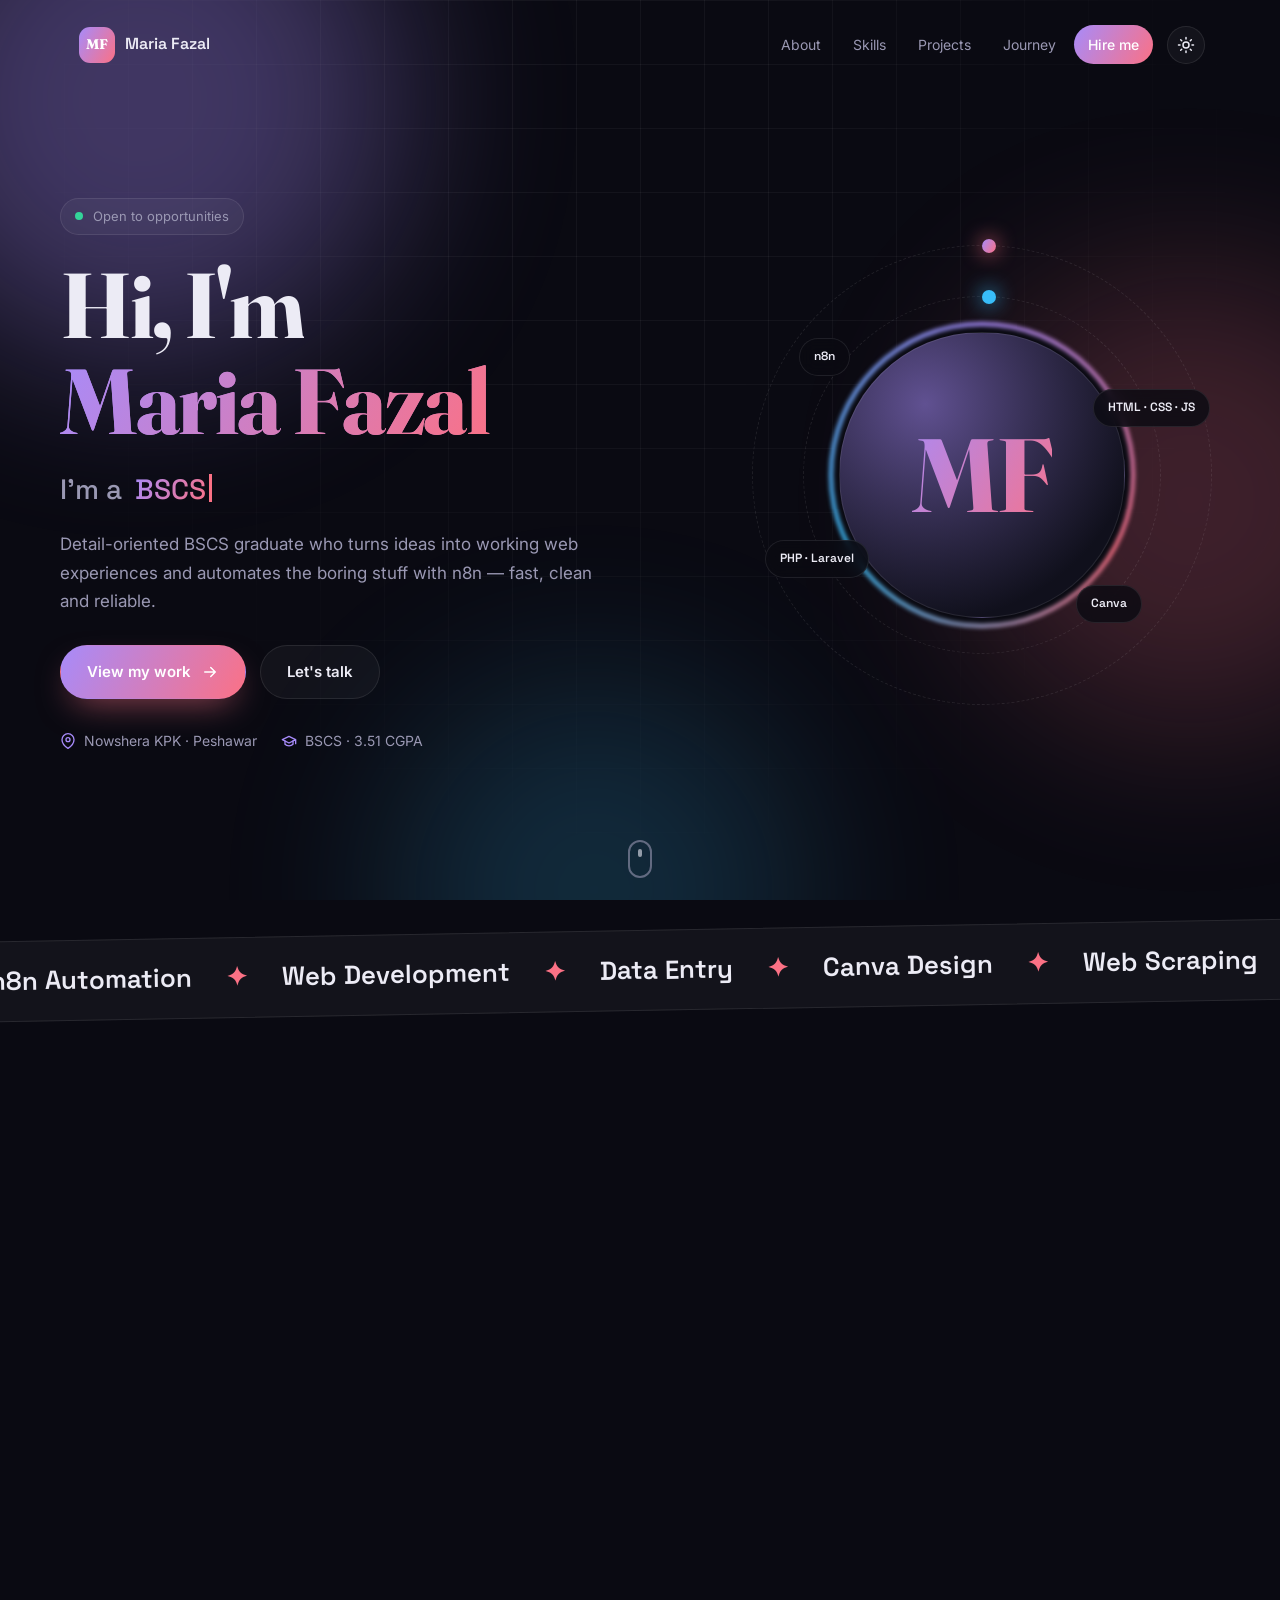
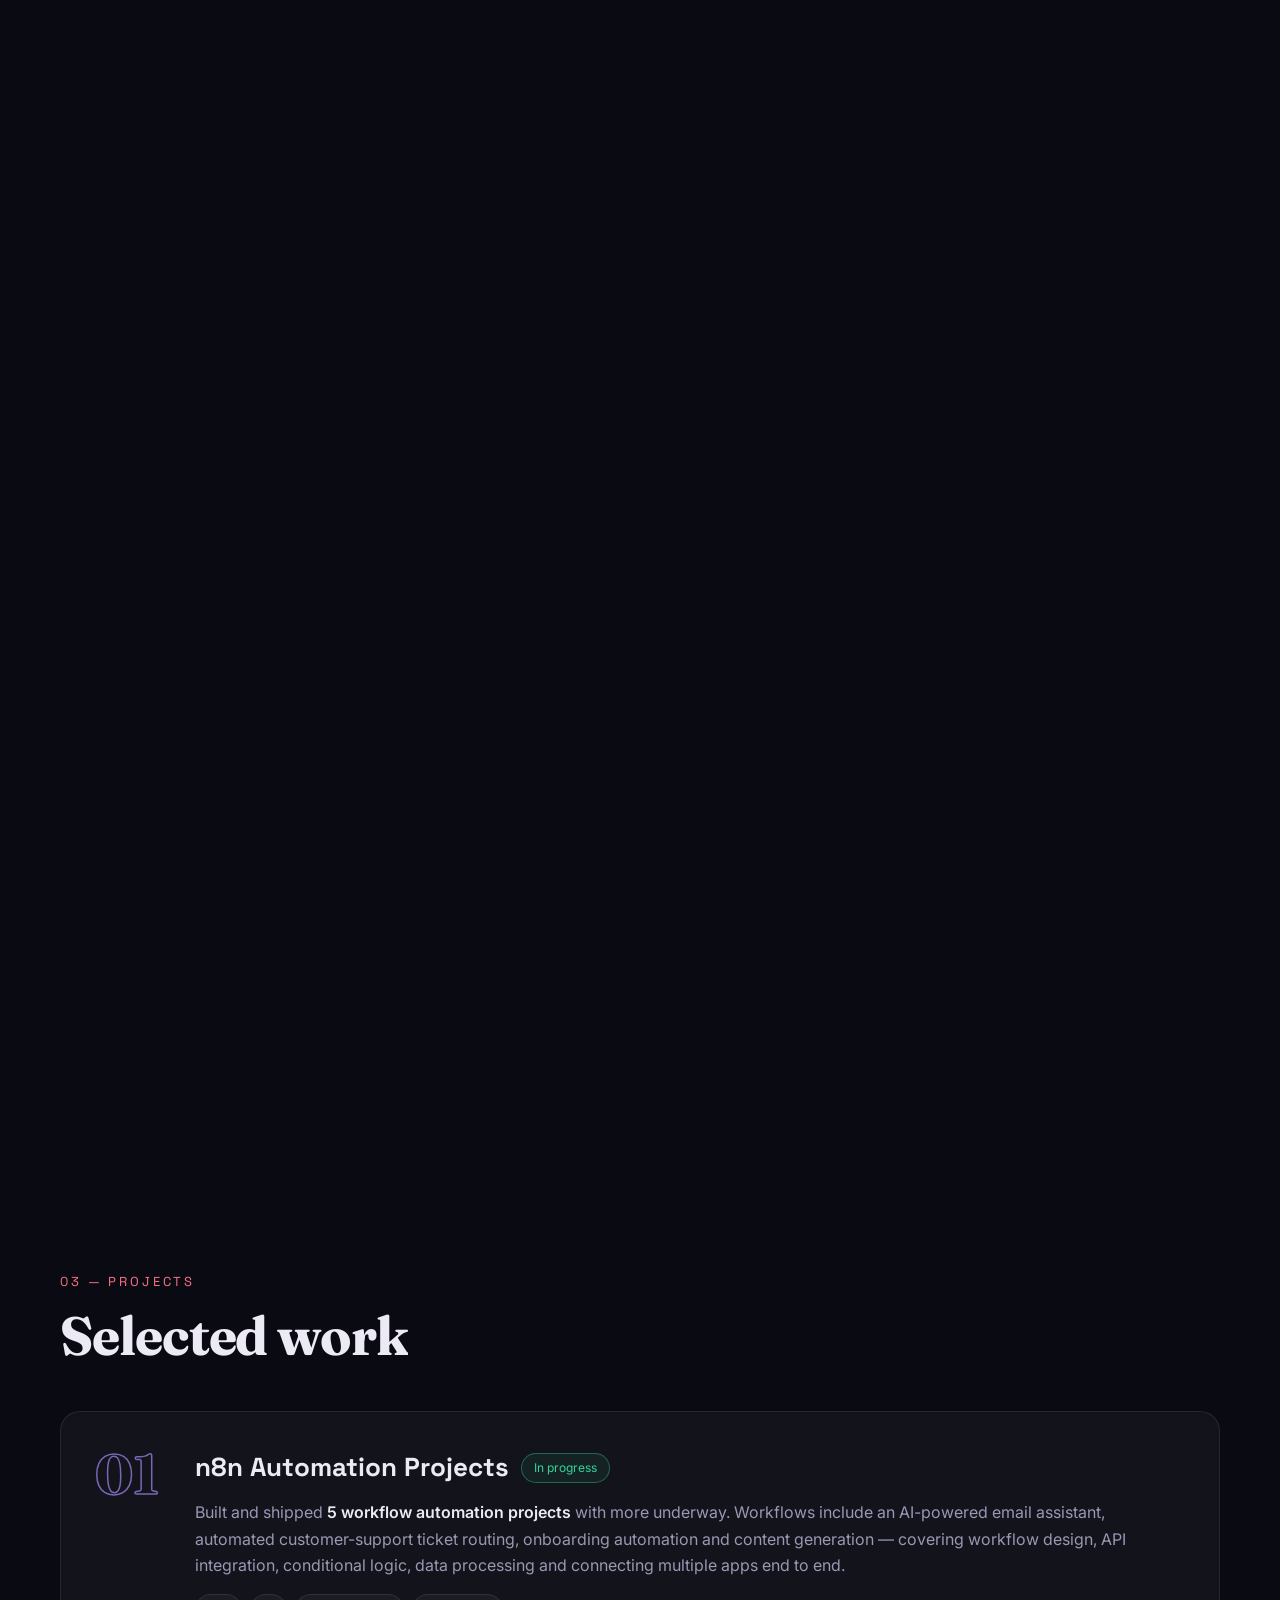
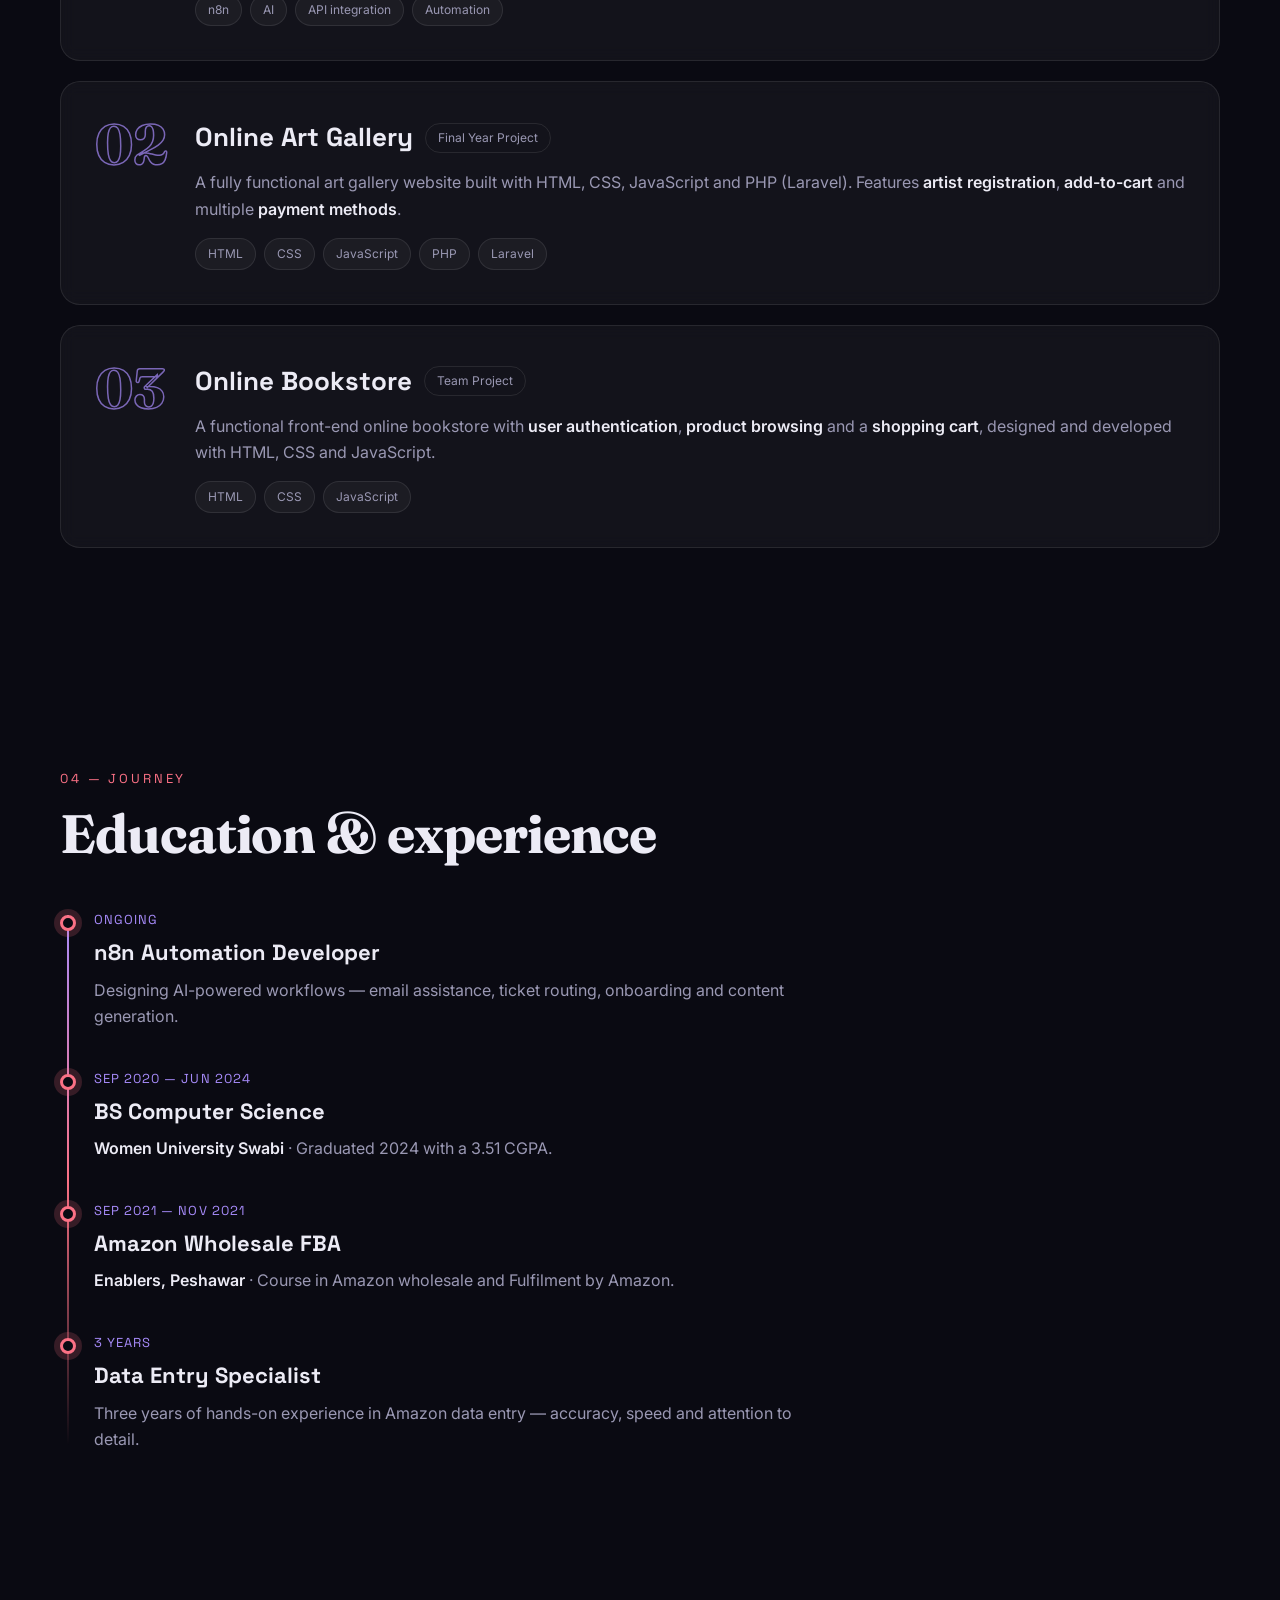
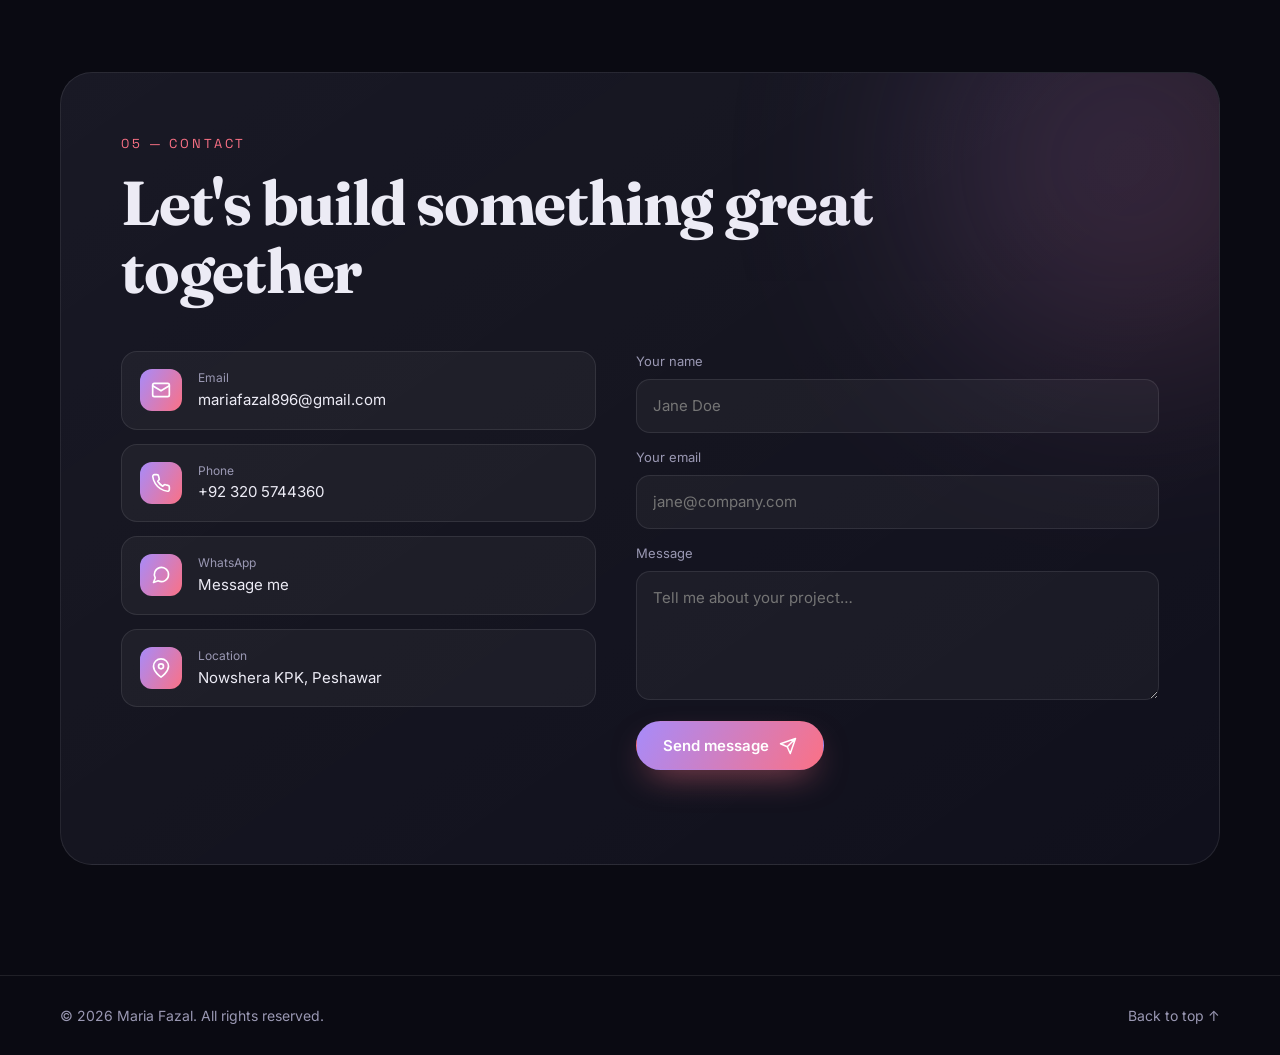
==== index.html @ dd275392 "Add Maria Fazal portfolio website Co-Authored-By: Claude Sonnet 5.5 <noreply@anthropic.com>" ====
<!doctype html>
<html lang="en" data-theme="dark">
<head>
<meta charset="utf-8">
<meta name="viewport" content="width=device-width, initial-scale=1">
<title>Maria Fazal — BSCS Graduate | Automation &amp; Web Developer</title>
<meta name="description" content="Portfolio of Maria Fazal — Computer Science graduate (BSCS, 3.51 CGPA) specialising in n8n workflow automation, front-end web development, data entry and graphic design. Based in Peshawar, KPK.">
<meta name="theme-color" content="#0a0a12">
<meta property="og:title" content="Maria Fazal — BSCS Graduate Portfolio">
<meta property="og:description" content="n8n automation, web development, data entry & Canva design. Based in Peshawar, Pakistan.">
<meta property="og:type" content="website">
<link rel="icon" href="data:image/svg+xml,%3Csvg xmlns='http://www.w3.org/2000/svg' viewBox='0 0 64 64'%3E%3Cdefs%3E%3ClinearGradient id='g' x1='0' y1='0' x2='1' y2='1'%3E%3Cstop offset='0' stop-color='%23a78bfa'/%3E%3Cstop offset='1' stop-color='%23fb7185'/%3E%3C/linearGradient%3E%3C/defs%3E%3Crect width='64' height='64' rx='16' fill='url(%23g)'/%3E%3Ctext x='32' y='42' font-family='Georgia,serif' font-size='28' font-weight='700' text-anchor='middle' fill='white'%3EMF%3C/text%3E%3C/svg%3E">
<link rel="preconnect" href="https://fonts.googleapis.com">
<link rel="preconnect" href="https://fonts.gstatic.com" crossorigin>
<link href="https://fonts.googleapis.com/css2?family=Fraunces:opsz,wght@9..144,500;9..144,700&family=Inter:wght@400;500;600&family=Space+Grotesk:wght@500;600;700&display=swap" rel="stylesheet">
<link rel="stylesheet" href="css/style.css">
</head>
<body>

<!-- Preloader -->
<div class="preloader" id="preloader" aria-hidden="true">
  <div class="pre-inner">
    <div class="pre-logo"><span>M</span><span>F</span></div>
    <div class="pre-bar"><i></i></div>
    <p class="pre-text">Loading portfolio</p>
  </div>
</div>

<div class="progress" id="progress"></div>
<div class="cursor-glow" id="cursorGlow" aria-hidden="true"></div>

<div class="bg" aria-hidden="true">
  <span class="blob b1"></span><span class="blob b2"></span><span class="blob b3"></span>
  <span class="grid"></span>
</div>

<header class="nav" id="nav">
  <a href="#home" class="brand" aria-label="Maria Fazal — home"><span class="brand-mark">MF</span><span class="brand-name">Maria Fazal</span></a>
  <nav class="links" id="links" aria-label="Primary">
    <a href="#about">About</a>
    <a href="#skills">Skills</a>
    <a href="#projects">Projects</a>
    <a href="#journey">Journey</a>
    <a href="#contact" class="cta-link">Hire me</a>
  </nav>
  <button class="theme-btn" id="themeBtn" aria-label="Toggle light / dark theme" title="Toggle theme">
    <svg viewBox="0 0 24 24" width="18" height="18" fill="none" stroke="currentColor" stroke-width="2" stroke-linecap="round" stroke-linejoin="round"><circle cx="12" cy="12" r="4"/><path d="M12 2v2M12 20v2M4.9 4.9l1.4 1.4M17.7 17.7l1.4 1.4M2 12h2M20 12h2M4.9 19.1l1.4-1.4M17.7 6.3l1.4-1.4"/></svg>
  </button>
  <button class="burger" id="burger" aria-label="Open menu" aria-expanded="false"><span></span><span></span></button>
</header>

<main>
<!-- HERO -->
<section class="hero" id="home">
  <div class="wrap hero-grid">
    <div class="hero-copy">
      <p class="eyebrow reveal"><span class="dot"></span> Open to opportunities</p>
      <h1 class="hero-title" aria-label="Hi, I'm Maria Fazal">
        <span class="line"><span class="split" data-split>Hi, I'm</span></span>
        <span class="line grad"><span class="split" data-split>Maria Fazal</span></span>
      </h1>
      <p class="role reveal">
        <span class="role-static">I'm a</span>
        <span class="typed" id="typed" aria-live="polite"></span><span class="caret"></span>
      </p>
      <p class="lead reveal">Detail-oriented BSCS graduate who turns ideas into working web experiences and automates the boring stuff with n8n — fast, clean and reliable.</p>
      <div class="hero-actions reveal">
        <a href="#projects" class="btn primary magnetic"><span>View my work</span><svg viewBox="0 0 24 24" width="18" height="18" fill="none" stroke="currentColor" stroke-width="2" stroke-linecap="round" stroke-linejoin="round"><path d="M5 12h14M13 6l6 6-6 6"/></svg></a>
        <a href="#contact" class="btn ghost magnetic"><span>Let's talk</span></a>
      </div>
      <ul class="hero-meta reveal">
        <li><svg viewBox="0 0 24 24" width="16" height="16" fill="none" stroke="currentColor" stroke-width="2" stroke-linecap="round" stroke-linejoin="round"><path d="M21 10c0 7-9 13-9 13S3 17 3 10a9 9 0 0 1 18 0z"/><circle cx="12" cy="10" r="3"/></svg>Nowshera KPK · Peshawar</li>
        <li><svg viewBox="0 0 24 24" width="16" height="16" fill="none" stroke="currentColor" stroke-width="2" stroke-linecap="round" stroke-linejoin="round"><path d="M22 10v6M2 10l10-5 10 5-10 5z"/><path d="M6 12v5c3 3 9 3 12 0v-5"/></svg>BSCS · 3.51 CGPA</li>
      </ul>
    </div>

    <div class="hero-visual reveal" aria-hidden="true">
      <div class="orbit o1"><i></i></div>
      <div class="orbit o2"><i></i></div>
      <div class="avatar tilt">
        <div class="avatar-ring"></div>
        <div class="avatar-core"><span>MF</span></div>
        <span class="chip c1">n8n</span>
        <span class="chip c2">HTML · CSS · JS</span>
        <span class="chip c3">PHP · Laravel</span>
        <span class="chip c4">Canva</span>
      </div>
    </div>
  </div>
  <a href="#about" class="scroll-hint" aria-label="Scroll down"><span></span></a>
</section>

<!-- MARQUEE -->
<div class="marquee" aria-hidden="true">
  <div class="marquee-track">
    <span>n8n Automation</span><span>✦</span><span>Web Development</span><span>✦</span><span>Data Entry</span><span>✦</span><span>Canva Design</span><span>✦</span><span>Web Scraping</span><span>✦</span><span>MS Office</span><span>✦</span><span>Graphic Design</span><span>✦</span>
    <span>n8n Automation</span><span>✦</span><span>Web Development</span><span>✦</span><span>Data Entry</span><span>✦</span><span>Canva Design</span><span>✦</span><span>Web Scraping</span><span>✦</span><span>MS Office</span><span>✦</span><span>Graphic Design</span><span>✦</span>
  </div>
</div>

<!-- ABOUT -->
<section class="section" id="about">
  <div class="wrap">
    <p class="kicker reveal">01 — About</p>
    <h2 class="title"><span class="split" data-split>A graduate who loves building &amp; automating</span></h2>
    <div class="about-grid">
      <div class="about-text reveal">
        <p>I'm a Computer Science graduate from <strong>Women University Swabi</strong> (2024) with a <strong>3.51 CGPA</strong>. I'm motivated, adaptable and quick to learn — eager to apply my technical knowledge and problem-solving skills in a professional environment.</p>
        <p>Beyond the classroom I've spent <strong>3 years working as a Data Entry Specialist on Amazon</strong>, and I now build <strong>AI-powered workflow automations with n8n</strong> — connecting apps, routing tickets, onboarding customers and generating content automatically.</p>
        <p>I care about delivering high-quality work, managing my time well, and being a dependable teammate.</p>
      </div>
      <div class="stats">
        <div class="stat reveal"><b data-count="3" data-suffix="+">0</b><span>Years on Amazon</span></div>
        <div class="stat reveal"><b data-count="3.51" data-decimals="2">0</b><span>CGPA · BSCS</span></div>
        <div class="stat reveal"><b data-count="5" data-suffix="+">0</b><span>n8n workflows</span></div>
        <div class="stat reveal"><b data-count="3">0</b><span>Languages</span></div>
      </div>
    </div>
  </div>
</section>

<!-- SKILLS -->
<section class="section" id="skills">
  <div class="wrap">
    <p class="kicker reveal">02 — Skills</p>
    <h2 class="title"><span class="split" data-split>What I bring to the table</span></h2>
    <div class="skill-grid">
      <article class="card skill reveal tilt">
        <div class="ico"><svg viewBox="0 0 24 24" width="26" height="26" fill="none" stroke="currentColor" stroke-width="1.8" stroke-linecap="round" stroke-linejoin="round"><circle cx="6" cy="6" r="2.5"/><circle cx="18" cy="6" r="2.5"/><circle cx="12" cy="18" r="2.5"/><path d="M8 7l3 9M16 7l-3 9"/></svg></div>
        <h3>Workflow Automation</h3>
        <p>n8n workflows, API integration, conditional logic and multi-app automation.</p>
        <div class="tags"><span>n8n</span><span>APIs</span><span>AI assistants</span></div>
      </article>
      <article class="card skill reveal tilt">
        <div class="ico"><svg viewBox="0 0 24 24" width="26" height="26" fill="none" stroke="currentColor" stroke-width="1.8" stroke-linecap="round" stroke-linejoin="round"><path d="M16 18l6-6-6-6M8 6l-6 6 6 6"/></svg></div>
        <h3>Web Development</h3>
        <p>Responsive front-end builds plus back-end basics with PHP and Laravel.</p>
        <div class="tags"><span>HTML</span><span>CSS</span><span>JavaScript</span><span>PHP · Laravel</span></div>
      </article>
      <article class="card skill reveal tilt">
        <div class="ico"><svg viewBox="0 0 24 24" width="26" height="26" fill="none" stroke="currentColor" stroke-width="1.8" stroke-linecap="round" stroke-linejoin="round"><path d="M12 19l7-7 3 3-7 7zM18 13l-1.5-7.5L2 2l3.5 14.5L13 18zM2 2l7.6 7.6"/><circle cx="11" cy="11" r="2"/></svg></div>
        <h3>Design</h3>
        <p>Clean, on-brand visuals and social creatives made in Canva.</p>
        <div class="tags"><span>Canva Designing</span><span>Graphic Designing</span></div>
      </article>
      <article class="card skill reveal tilt">
        <div class="ico"><svg viewBox="0 0 24 24" width="26" height="26" fill="none" stroke="currentColor" stroke-width="1.8" stroke-linecap="round" stroke-linejoin="round"><rect x="3" y="3" width="18" height="18" rx="2"/><path d="M3 9h18M3 15h18M9 3v18M15 3v18"/></svg></div>
        <h3>Data &amp; Office</h3>
        <p>Accurate data entry, web scraping and everyday MS Office work.</p>
        <div class="tags"><span>Data Entry</span><span>Web Scraping</span><span>MS Office</span></div>
      </article>
      <article class="card skill reveal tilt">
        <div class="ico"><svg viewBox="0 0 24 24" width="26" height="26" fill="none" stroke="currentColor" stroke-width="1.8" stroke-linecap="round" stroke-linejoin="round"><circle cx="9" cy="8" r="3.5"/><path d="M2 20c0-3.5 3-6 7-6s7 2.5 7 6"/><path d="M17 4.5a3.5 3.5 0 0 1 0 7M22 20c0-2.6-1.6-4.6-4-5.5"/></svg></div>
        <h3>Soft Skills</h3>
        <p>Strong teamwork and disciplined time management on every project.</p>
        <div class="tags"><span>Teamwork</span><span>Time Management</span></div>
      </article>
      <article class="card skill reveal tilt">
        <div class="ico"><svg viewBox="0 0 24 24" width="26" height="26" fill="none" stroke="currentColor" stroke-width="1.8" stroke-linecap="round" stroke-linejoin="round"><circle cx="12" cy="12" r="10"/><path d="M2 12h20M12 2a15 15 0 0 1 0 20M12 2a15 15 0 0 0 0 20"/></svg></div>
        <h3>Languages</h3>
        <p>Comfortable communicating with teams and clients across regions.</p>
        <div class="tags"><span>English · Better</span><span>Urdu · Fluent</span><span>Pashto · Fluent</span></div>
      </article>
    </div>
  </div>
</section>

<!-- PROJECTS -->
<section class="section" id="projects">
  <div class="wrap">
    <p class="kicker reveal">03 — Projects</p>
    <h2 class="title"><span class="split" data-split>Selected work</span></h2>
    <div class="proj-list">
      <article class="proj reveal tilt">
        <span class="num">01</span>
        <div class="proj-body">
          <div class="proj-head"><h3>n8n Automation Projects</h3><span class="badge live">In progress</span></div>
          <p>Built and shipped <strong>5 workflow automation projects</strong> with more underway. Workflows include an AI-powered email assistant, automated customer-support ticket routing, onboarding automation and content generation — covering workflow design, API integration, conditional logic, data processing and connecting multiple apps end to end.</p>
          <div class="tags"><span>n8n</span><span>AI</span><span>API integration</span><span>Automation</span></div>
        </div>
      </article>
      <article class="proj reveal tilt">
        <span class="num">02</span>
        <div class="proj-body">
          <div class="proj-head"><h3>Online Art Gallery</h3><span class="badge">Final Year Project</span></div>
          <p>A fully functional art gallery website built with HTML, CSS, JavaScript and PHP (Laravel). Features <strong>artist registration</strong>, <strong>add-to-cart</strong> and multiple <strong>payment methods</strong>.</p>
          <div class="tags"><span>HTML</span><span>CSS</span><span>JavaScript</span><span>PHP</span><span>Laravel</span></div>
        </div>
      </article>
      <article class="proj reveal tilt">
        <span class="num">03</span>
        <div class="proj-body">
          <div class="proj-head"><h3>Online Bookstore</h3><span class="badge">Team Project</span></div>
          <p>A functional front-end online bookstore with <strong>user authentication</strong>, <strong>product browsing</strong> and a <strong>shopping cart</strong>, designed and developed with HTML, CSS and JavaScript.</p>
          <div class="tags"><span>HTML</span><span>CSS</span><span>JavaScript</span></div>
        </div>
      </article>
    </div>
  </div>
</section>

<!-- JOURNEY -->
<section class="section" id="journey">
  <div class="wrap">
    <p class="kicker reveal">04 — Journey</p>
    <h2 class="title"><span class="split" data-split>Education &amp; experience</span></h2>
    <ol class="timeline">
      <li class="tl reveal">
        <span class="tl-dot"></span>
        <p class="tl-date">Ongoing</p>
        <h3>n8n Automation Developer</h3>
        <p>Designing AI-powered workflows — email assistance, ticket routing, onboarding and content generation.</p>
      </li>
      <li class="tl reveal">
        <span class="tl-dot"></span>
        <p class="tl-date">Sep 2020 — Jun 2024</p>
        <h3>BS Computer Science</h3>
        <p><strong>Women University Swabi</strong> · Graduated 2024 with a 3.51 CGPA.</p>
      </li>
      <li class="tl reveal">
        <span class="tl-dot"></span>
        <p class="tl-date">Sep 2021 — Nov 2021</p>
        <h3>Amazon Wholesale FBA</h3>
        <p><strong>Enablers, Peshawar</strong> · Course in Amazon wholesale and Fulfilment by Amazon.</p>
      </li>
      <li class="tl reveal">
        <span class="tl-dot"></span>
        <p class="tl-date">3 years</p>
        <h3>Data Entry Specialist</h3>
        <p>Three years of hands-on experience in Amazon data entry — accuracy, speed and attention to detail.</p>
      </li>
    </ol>
  </div>
</section>

<!-- CONTACT -->
<section class="section" id="contact">
  <div class="wrap">
    <div class="contact-card reveal">
      <p class="kicker">05 — Contact</p>
      <h2 class="title big"><span class="split" data-split>Let's build something great together</span></h2>
      <div class="contact-grid">
        <div class="contact-links">
          <a href="mailto:mariafazal896@gmail.com" class="c-link"><span class="c-ico"><svg viewBox="0 0 24 24" width="20" height="20" fill="none" stroke="currentColor" stroke-width="2" stroke-linecap="round" stroke-linejoin="round"><rect x="2" y="4" width="20" height="16" rx="2"/><path d="M22 7l-10 6L2 7"/></svg></span><span><small>Email</small>mariafazal896@gmail.com</span></a>
          <a href="tel:+923205744360" class="c-link"><span class="c-ico"><svg viewBox="0 0 24 24" width="20" height="20" fill="none" stroke="currentColor" stroke-width="2" stroke-linecap="round" stroke-linejoin="round"><path d="M22 16.9v3a2 2 0 0 1-2.2 2 19.8 19.8 0 0 1-8.6-3.1 19.5 19.5 0 0 1-6-6A19.8 19.8 0 0 1 2.1 4.2 2 2 0 0 1 4.1 2h3a2 2 0 0 1 2 1.7c.1 1 .4 1.9.7 2.8a2 2 0 0 1-.5 2.1L8.1 9.9a16 16 0 0 0 6 6l1.3-1.3a2 2 0 0 1 2.1-.4c.9.3 1.8.6 2.8.7a2 2 0 0 1 1.7 2z"/></svg></span><span><small>Phone</small>+92 320 5744360</span></a>
          <a href="https://wa.me/923205744360" target="_blank" rel="noopener" class="c-link"><span class="c-ico"><svg viewBox="0 0 24 24" width="20" height="20" fill="none" stroke="currentColor" stroke-width="2" stroke-linecap="round" stroke-linejoin="round"><path d="M21 11.5a8.4 8.4 0 0 1-12.4 7.4L3 21l2.1-5.4A8.5 8.5 0 1 1 21 11.5z"/></svg></span><span><small>WhatsApp</small>Message me</span></a>
          <div class="c-link static"><span class="c-ico"><svg viewBox="0 0 24 24" width="20" height="20" fill="none" stroke="currentColor" stroke-width="2" stroke-linecap="round" stroke-linejoin="round"><path d="M21 10c0 7-9 13-9 13S3 17 3 10a9 9 0 0 1 18 0z"/><circle cx="12" cy="10" r="3"/></svg></span><span><small>Location</small>Nowshera KPK, Peshawar</span></div>
        </div>
        <form class="form" id="form" novalidate>
          <label><span>Your name</span><input type="text" name="name" required autocomplete="name" placeholder="Jane Doe"></label>
          <label><span>Your email</span><input type="email" name="email" required autocomplete="email" placeholder="jane@company.com"></label>
          <label><span>Message</span><textarea name="message" rows="4" required placeholder="Tell me about your project…"></textarea></label>
          <button type="submit" class="btn primary magnetic"><span>Send message</span><svg viewBox="0 0 24 24" width="18" height="18" fill="none" stroke="currentColor" stroke-width="2" stroke-linecap="round" stroke-linejoin="round"><path d="M22 2L11 13M22 2l-7 20-4-9-9-4z"/></svg></button>
          <p class="form-note" id="formNote" role="status"></p>
        </form>
      </div>
    </div>
  </div>
</section>
</main>

<footer class="footer">
  <div class="wrap foot">
    <p>© <span id="year">2026</span> Maria Fazal. All rights reserved.</p>
    <a href="#home" class="to-top">Back to top ↑</a>
  </div>
</footer>

<script src="js/main.js"></script>
</body>
</html>
---- css/style.css ----
:root{
  --bg:#0a0a12; --bg2:#10101c; --card:rgba(255,255,255,.04); --card-b:rgba(255,255,255,.09);
  --text:#ecebf5; --muted:#9a98b3; --a1:#a78bfa; --a2:#fb7185; --a3:#38bdf8;
  --grad:linear-gradient(120deg,var(--a1),var(--a2));
  --shadow:0 20px 60px -20px rgba(0,0,0,.6);
  --r:20px; --ease:cubic-bezier(.2,.8,.2,1);
  --display:'Fraunces',Georgia,serif; --head:'Space Grotesk','Inter',sans-serif; --body:'Inter',system-ui,sans-serif;
}
:root[data-theme="light"]{
  --bg:#f7f5ff; --bg2:#efecfb; --card:rgba(255,255,255,.7); --card-b:rgba(80,60,160,.14);
  --text:#1b1830; --muted:#5d5a78; --a1:#7c5cf0; --a2:#e5446d; --a3:#0ea5e9;
  --shadow:0 20px 50px -25px rgba(70,50,150,.35);
}
*{box-sizing:border-box;margin:0;padding:0}
html{scroll-behavior:smooth;scroll-padding-top:84px}
body{font-family:var(--body);background:var(--bg);color:var(--text);line-height:1.65;overflow-x:hidden;-webkit-font-smoothing:antialiased;transition:background .4s,color .4s}
body.loading{overflow:hidden}
a{color:inherit;text-decoration:none}
ul,ol{list-style:none}
.wrap{width:min(1160px,100% - 40px);margin-inline:auto}
::selection{background:var(--a1);color:#fff}

/* preloader */
.preloader{position:fixed;inset:0;z-index:999;background:var(--bg);display:grid;place-items:center;transition:transform .9s var(--ease),opacity .6s .3s}
.preloader.done{transform:translateY(-100%);opacity:0;pointer-events:none}
.pre-inner{text-align:center}
.pre-logo{font-family:var(--display);font-size:72px;font-weight:700;letter-spacing:-2px;display:flex;justify-content:center;gap:4px}
.pre-logo span{background:var(--grad);-webkit-background-clip:text;background-clip:text;color:transparent;animation:pop .9s var(--ease) both}
.pre-logo span:nth-child(2){animation-delay:.15s}
.pre-bar{width:160px;height:3px;border-radius:3px;background:var(--card-b);margin:18px auto 12px;overflow:hidden}
.pre-bar i{display:block;height:100%;width:0;background:var(--grad);animation:load 1.2s var(--ease) forwards}
.pre-text{font-size:12px;letter-spacing:.3em;text-transform:uppercase;color:var(--muted)}
@keyframes pop{from{opacity:0;transform:translateY(30px) scale(.8)}to{opacity:1;transform:none}}
@keyframes load{to{width:100%}}

/* progress + cursor */
.progress{position:fixed;top:0;left:0;height:3px;width:0;background:var(--grad);z-index:200}
.cursor-glow{position:fixed;width:420px;height:420px;border-radius:50%;pointer-events:none;z-index:1;
  background:radial-gradient(circle,rgba(167,139,250,.16),transparent 65%);transform:translate(-50%,-50%);left:-999px;top:-999px;transition:opacity .3s}
@media (hover:none){.cursor-glow{display:none}}

/* background */
.bg{position:fixed;inset:0;z-index:-1;overflow:hidden}
.blob{position:absolute;border-radius:50%;filter:blur(90px);opacity:.35;animation:float 18s ease-in-out infinite}
.b1{width:520px;height:520px;background:var(--a1);top:-160px;left:-120px}
.b2{width:460px;height:460px;background:var(--a2);right:-140px;top:30%;animation-delay:-6s;opacity:.22}
.b3{width:420px;height:420px;background:var(--a3);left:30%;bottom:-200px;animation-delay:-12s;opacity:.18}
:root[data-theme="light"] .blob{opacity:.28}
.grid{position:absolute;inset:0;background-image:linear-gradient(var(--card-b) 1px,transparent 1px),linear-gradient(90deg,var(--card-b) 1px,transparent 1px);background-size:64px 64px;
  mask-image:radial-gradient(ellipse at 50% 20%,#000 20%,transparent 70%);-webkit-mask-image:radial-gradient(ellipse at 50% 20%,#000 20%,transparent 70%);opacity:.5}
@keyframes float{0%,100%{transform:translate(0,0) scale(1)}33%{transform:translate(60px,40px) scale(1.1)}66%{transform:translate(-40px,70px) scale(.95)}}

/* nav */
.nav{position:fixed;top:14px;left:50%;transform:translateX(-50%);width:min(1160px,100% - 28px);z-index:100;display:flex;align-items:center;gap:14px;padding:10px 14px 10px 18px;
  border-radius:999px;border:1px solid transparent;transition:background .3s,border-color .3s,backdrop-filter .3s,box-shadow .3s}
.nav.scrolled{background:color-mix(in srgb,var(--bg) 72%,transparent);backdrop-filter:blur(16px);-webkit-backdrop-filter:blur(16px);border-color:var(--card-b);box-shadow:var(--shadow)}
.brand{display:flex;align-items:center;gap:10px;font-family:var(--head);font-weight:600;margin-right:auto}
.brand-mark{display:grid;place-items:center;width:36px;height:36px;border-radius:11px;background:var(--grad);color:#fff;font-size:14px;font-weight:700;font-family:var(--display)}
.links{display:flex;align-items:center;gap:4px}
.links a{padding:8px 14px;border-radius:999px;font-size:14px;color:var(--muted);transition:color .25s,background .25s}
.links a:hover,.links a.active{color:var(--text);background:var(--card)}
.links .cta-link{background:var(--grad);color:#fff!important;font-weight:500}
.theme-btn{width:38px;height:38px;border-radius:50%;border:1px solid var(--card-b);background:var(--card);color:var(--text);cursor:pointer;display:grid;place-items:center;transition:transform .4s var(--ease)}
.theme-btn:hover{transform:rotate(90deg)}
.burger{display:none;width:38px;height:38px;border-radius:50%;border:1px solid var(--card-b);background:var(--card);cursor:pointer;position:relative}
.burger span{position:absolute;left:11px;right:11px;height:2px;background:var(--text);border-radius:2px;transition:.3s}
.burger span:first-child{top:15px}.burger span:last-child{top:21px}
.burger[aria-expanded="true"] span:first-child{top:18px;transform:rotate(45deg)}
.burger[aria-expanded="true"] span:last-child{top:18px;transform:rotate(-45deg)}

/* hero */
.hero{min-height:100svh;display:flex;align-items:center;padding:120px 0 70px;position:relative}
.hero-grid{display:grid;grid-template-columns:1.15fr .85fr;gap:40px;align-items:center}
.eyebrow{display:inline-flex;align-items:center;gap:10px;font-size:13px;padding:7px 14px;border:1px solid var(--card-b);background:var(--card);border-radius:999px;color:var(--muted);margin-bottom:22px}
.dot{width:8px;height:8px;border-radius:50%;background:#34d399;box-shadow:0 0 0 0 rgba(52,211,153,.6);animation:ping 1.8s infinite}
@keyframes ping{70%{box-shadow:0 0 0 10px rgba(52,211,153,0)}100%{box-shadow:0 0 0 0 rgba(52,211,153,0)}}
.hero-title{font-family:var(--display);font-weight:700;font-size:clamp(44px,7.4vw,92px);line-height:1.04;letter-spacing:-.025em;margin-bottom:18px}
.hero-title .line{display:block}
.grad .split,.grad{background:var(--grad);-webkit-background-clip:text;background-clip:text;color:transparent}
.role{font-family:var(--head);font-size:clamp(20px,2.6vw,28px);font-weight:500;margin-bottom:18px;min-height:1.6em}
.role-static{color:var(--muted)}
.typed{background:var(--grad);-webkit-background-clip:text;background-clip:text;color:transparent;margin-left:6px}
.caret{display:inline-block;width:3px;height:1em;background:var(--a2);margin-left:3px;vertical-align:-3px;animation:blink 1s steps(2) infinite}
@keyframes blink{50%{opacity:0}}
.lead{max-width:560px;color:var(--muted);font-size:17px;margin-bottom:30px}
.hero-actions{display:flex;flex-wrap:wrap;gap:14px;margin-bottom:30px}
.btn{display:inline-flex;align-items:center;gap:10px;padding:14px 26px;border-radius:999px;font-weight:600;font-size:15px;cursor:pointer;border:1px solid var(--card-b);font-family:var(--body);color:var(--text);background:var(--card);position:relative;overflow:hidden;transition:box-shadow .3s,transform .3s var(--ease),background .3s}
.btn.primary{background:var(--grad);color:#fff;border-color:transparent;box-shadow:0 14px 34px -12px rgba(251,113,133,.6)}
.btn.primary::after{content:"";position:absolute;inset:0;background:linear-gradient(120deg,transparent 30%,rgba(255,255,255,.35) 50%,transparent 70%);transform:translateX(-120%);transition:transform .7s}
.btn.primary:hover::after{transform:translateX(120%)}
.btn.ghost:hover{background:var(--card-b)}
.btn svg{transition:transform .3s var(--ease)}.btn:hover svg{transform:translateX(4px)}
.hero-meta{display:flex;flex-wrap:wrap;gap:12px 24px;color:var(--muted);font-size:14px}
.hero-meta li{display:flex;align-items:center;gap:8px}
.hero-meta svg{color:var(--a1)}

/* hero visual */
.hero-visual{position:relative;display:grid;place-items:center;aspect-ratio:1;max-width:460px;margin-inline:auto;width:100%}
.orbit{position:absolute;border-radius:50%;border:1px dashed var(--card-b);inset:0;animation:spin 28s linear infinite}
.orbit.o2{inset:11%;animation-duration:20s;animation-direction:reverse}
.orbit i{position:absolute;width:14px;height:14px;border-radius:50%;background:var(--grad);top:-7px;left:50%;box-shadow:0 0 20px var(--a2)}
.orbit.o2 i{background:var(--a3);box-shadow:0 0 20px var(--a3)}
@keyframes spin{to{transform:rotate(360deg)}}
.avatar{position:relative;width:62%;aspect-ratio:1;display:grid;place-items:center;transition:transform .2s}
.avatar-ring{position:absolute;inset:-10px;border-radius:50%;background:conic-gradient(from 0deg,var(--a1),var(--a2),var(--a3),var(--a1));animation:spin 8s linear infinite;filter:blur(2px)}
.avatar-ring::after{content:"";position:absolute;inset:4px;border-radius:50%;background:var(--bg)}
.avatar-core{position:relative;width:100%;height:100%;border-radius:50%;display:grid;place-items:center;background:radial-gradient(circle at 30% 25%,color-mix(in srgb,var(--a1) 55%,var(--bg)),var(--bg2) 75%);border:1px solid var(--card-b);overflow:hidden;animation:bob 6s ease-in-out infinite}
.avatar-core span{font-family:var(--display);font-weight:700;font-size:clamp(56px,9vw,104px);background:var(--grad);-webkit-background-clip:text;background-clip:text;color:transparent;letter-spacing:-3px}
@keyframes bob{50%{transform:translateY(-10px)}}
.chip{position:absolute;padding:8px 14px;border-radius:999px;font-size:12px;font-weight:600;font-family:var(--head);background:color-mix(in srgb,var(--bg) 80%,transparent);border:1px solid var(--card-b);backdrop-filter:blur(8px);box-shadow:var(--shadow);animation:bob 5s ease-in-out infinite}
.c1{top:2%;left:-14%}.c2{top:20%;right:-30%;animation-delay:-1.5s}.c3{bottom:14%;left:-26%;animation-delay:-3s}.c4{bottom:-2%;right:-6%;animation-delay:-4s}
.scroll-hint{position:absolute;bottom:22px;left:50%;transform:translateX(-50%);width:24px;height:38px;border:2px solid var(--muted);border-radius:14px;opacity:.6}
.scroll-hint span{position:absolute;left:50%;top:7px;width:4px;height:8px;margin-left:-2px;border-radius:2px;background:var(--text);animation:wheel 1.6s infinite}
@keyframes wheel{0%{opacity:0;transform:translateY(0)}30%{opacity:1}100%{opacity:0;transform:translateY(14px)}}

/* marquee */
.marquee{overflow:hidden;border-block:1px solid var(--card-b);background:var(--card);padding:18px 0;transform:rotate(-1deg);margin:30px -10px}
.marquee-track{display:flex;gap:34px;width:max-content;animation:marquee 32s linear infinite;font-family:var(--head);font-weight:600;font-size:clamp(18px,2.4vw,26px);white-space:nowrap}
.marquee-track span:nth-child(even){color:var(--a2)}
.marquee:hover .marquee-track{animation-play-state:paused}
@keyframes marquee{to{transform:translateX(-50%)}}

/* sections */
.section{padding:110px 0;position:relative}
.kicker{font-family:var(--head);font-size:13px;letter-spacing:.22em;text-transform:uppercase;color:var(--a2);margin-bottom:14px}
.title{font-family:var(--display);font-weight:700;font-size:clamp(32px,4.8vw,54px);line-height:1.1;letter-spacing:-.02em;margin-bottom:46px;max-width:820px}
.title.big{font-size:clamp(34px,5.4vw,62px)}

/* split text */
.split .w{display:inline-block;overflow:hidden;vertical-align:top;padding-bottom:.12em;margin-bottom:-.12em}
.split .c{display:inline-block;transform:translateY(110%) rotate(6deg);opacity:0;transition:transform .8s var(--ease),opacity .6s;transition-delay:calc(var(--i) * 28ms)}
.split.in .c{transform:none;opacity:1}
.hero-title .split .w{padding-inline:0}

/* reveal */
.reveal{opacity:0;transform:translateY(34px);transition:opacity .9s var(--ease),transform .9s var(--ease);transition-delay:var(--d,0s)}
.reveal.in{opacity:1;transform:none}

/* about */
.about-grid{display:grid;grid-template-columns:1.3fr 1fr;gap:50px;align-items:start}
.about-text p{color:var(--muted);font-size:17px;margin-bottom:18px}
.about-text strong{color:var(--text);font-weight:600}
.stats{display:grid;grid-template-columns:1fr 1fr;gap:16px}
.stat{padding:26px 22px;border-radius:var(--r);background:var(--card);border:1px solid var(--card-b);backdrop-filter:blur(8px);transition:transform .4s var(--ease),border-color .3s}
.stat:hover{transform:translateY(-6px);border-color:var(--a1)}
.stat b{display:block;font-family:var(--display);font-size:clamp(34px,4vw,48px);line-height:1;background:var(--grad);-webkit-background-clip:text;background-clip:text;color:transparent}
.stat span{display:block;margin-top:8px;font-size:13px;color:var(--muted)}

/* cards */
.skill-grid{display:grid;grid-template-columns:repeat(3,1fr);gap:20px}
.card{padding:28px;border-radius:var(--r);background:var(--card);border:1px solid var(--card-b);backdrop-filter:blur(8px);position:relative;overflow:hidden;transition:border-color .3s,box-shadow .3s}
.card::before,.proj::before{content:"";position:absolute;inset:0;background:radial-gradient(400px circle at var(--mx,50%) var(--my,0%),rgba(167,139,250,.16),transparent 60%);opacity:0;transition:opacity .3s;pointer-events:none}
.card:hover::before,.proj:hover::before{opacity:1}
.card:hover{border-color:var(--a1);box-shadow:var(--shadow)}
.ico{width:52px;height:52px;border-radius:14px;display:grid;place-items:center;background:var(--grad);color:#fff;margin-bottom:18px;transition:transform .5s var(--ease)}
.card:hover .ico{transform:rotate(-8deg) scale(1.1)}
.card h3{font-family:var(--head);font-size:20px;margin-bottom:8px}
.card p{color:var(--muted);font-size:15px;margin-bottom:16px}
.tags{display:flex;flex-wrap:wrap;gap:8px}
.tags span{font-size:12px;padding:5px 12px;border-radius:999px;border:1px solid var(--card-b);background:var(--card);color:var(--muted);transition:.25s}
.tags span:hover{color:var(--text);border-color:var(--a2)}

/* projects */
.proj-list{display:grid;gap:20px}
.proj{display:grid;grid-template-columns:80px 1fr;gap:20px;padding:34px;border-radius:var(--r);background:var(--card);border:1px solid var(--card-b);backdrop-filter:blur(8px);position:relative;overflow:hidden;transition:border-color .3s,box-shadow .3s}
.proj:hover{border-color:var(--a2);box-shadow:var(--shadow)}
.num{font-family:var(--display);font-size:56px;font-weight:700;line-height:1;color:transparent;-webkit-text-stroke:1.5px var(--a1);opacity:.7;transition:.4s}
.proj:hover .num{-webkit-text-stroke-color:var(--a2);transform:translateX(6px)}
.proj-head{display:flex;flex-wrap:wrap;align-items:center;gap:12px;margin-bottom:10px}
.proj h3{font-family:var(--head);font-size:clamp(20px,2.4vw,26px)}
.proj p{color:var(--muted);margin-bottom:16px}
.proj p strong{color:var(--text);font-weight:600}
.badge{font-size:12px;padding:4px 12px;border-radius:999px;border:1px solid var(--card-b);color:var(--muted)}
.badge.live{color:#34d399;border-color:rgba(52,211,153,.4);background:rgba(52,211,153,.08)}

/* timeline */
.timeline{position:relative;padding-left:34px;max-width:760px}
.timeline::before{content:"";position:absolute;left:7px;top:6px;bottom:6px;width:2px;background:linear-gradient(var(--a1),var(--a2),transparent)}
.tl{position:relative;padding-bottom:38px}
.tl:last-child{padding-bottom:0}
.tl-dot{position:absolute;left:-34px;top:6px;width:16px;height:16px;border-radius:50%;background:var(--bg);border:3px solid var(--a2);box-shadow:0 0 0 6px color-mix(in srgb,var(--a2) 18%,transparent)}
.tl-date{font-family:var(--head);font-size:13px;color:var(--a1);letter-spacing:.08em;text-transform:uppercase;margin-bottom:4px}
.tl h3{font-family:var(--head);font-size:22px;margin-bottom:6px}
.tl p:last-child{color:var(--muted)}
.tl strong{color:var(--text);font-weight:600}

/* contact */
.contact-card{padding:clamp(28px,5vw,60px);border-radius:32px;border:1px solid var(--card-b);background:linear-gradient(145deg,var(--card),transparent),var(--bg2);position:relative;overflow:hidden}
.contact-card::after{content:"";position:absolute;width:420px;height:420px;border-radius:50%;background:var(--grad);filter:blur(110px);opacity:.18;right:-120px;top:-120px;pointer-events:none}
.contact-grid{display:grid;grid-template-columns:1fr 1.1fr;gap:40px;position:relative;z-index:1}
.contact-links{display:grid;gap:14px;align-content:start}
.c-link{display:flex;align-items:center;gap:16px;padding:16px 18px;border-radius:16px;border:1px solid var(--card-b);background:var(--card);font-size:15px;transition:transform .3s var(--ease),border-color .3s}
a.c-link:hover{transform:translateX(8px);border-color:var(--a2)}
.c-link small{display:block;font-size:12px;color:var(--muted)}
.c-ico{width:42px;height:42px;border-radius:12px;display:grid;place-items:center;background:var(--grad);color:#fff;flex:none}
.form{display:grid;gap:14px}
.form label span{display:block;font-size:13px;color:var(--muted);margin-bottom:6px}
.form input,.form textarea{width:100%;padding:14px 16px;border-radius:14px;border:1px solid var(--card-b);background:var(--card);color:var(--text);font:inherit;font-size:15px;transition:border-color .25s,box-shadow .25s;resize:vertical}
.form input:focus,.form textarea:focus{outline:none;border-color:var(--a1);box-shadow:0 0 0 4px color-mix(in srgb,var(--a1) 22%,transparent)}
.form .btn{justify-self:start}
.form-note{font-size:14px;min-height:1.4em;color:#34d399}
.form-note.err{color:var(--a2)}

/* footer */
.footer{border-top:1px solid var(--card-b);padding:28px 0;color:var(--muted);font-size:14px}
.foot{display:flex;justify-content:space-between;gap:12px;flex-wrap:wrap}
.to-top:hover{color:var(--text)}

/* responsive */
@media (max-width:960px){
  .hero-grid{grid-template-columns:1fr}
  .hero-visual{max-width:340px;order:-1;margin-bottom:10px}
  .hero{padding-top:110px}
  .about-grid,.contact-grid{grid-template-columns:1fr}
  .skill-grid{grid-template-columns:1fr 1fr}
  .chip{display:none}
}
@media (max-width:720px){
  .burger{display:block}
  .links{position:fixed;top:78px;left:14px;right:14px;flex-direction:column;align-items:stretch;padding:14px;border-radius:24px;background:var(--bg2);border:1px solid var(--card-b);box-shadow:var(--shadow);opacity:0;transform:translateY(-12px) scale(.98);pointer-events:none;transition:.3s var(--ease)}
  .links.open{opacity:1;transform:none;pointer-events:auto}
  .links a{padding:14px 16px;font-size:16px;text-align:center}
  .brand-name{display:none}
  .skill-grid{grid-template-columns:1fr}
  .proj{grid-template-columns:1fr;padding:26px}
  .num{font-size:40px}
  .section{padding:80px 0}
  .scroll-hint{display:none}
}

@media (prefers-reduced-motion:reduce){
  *,*::before,*::after{animation-duration:.01ms!important;animation-iteration-count:1!important;transition-duration:.01ms!important;scroll-behavior:auto!important}
  .reveal,.split .c{opacity:1!important;transform:none!important}
}
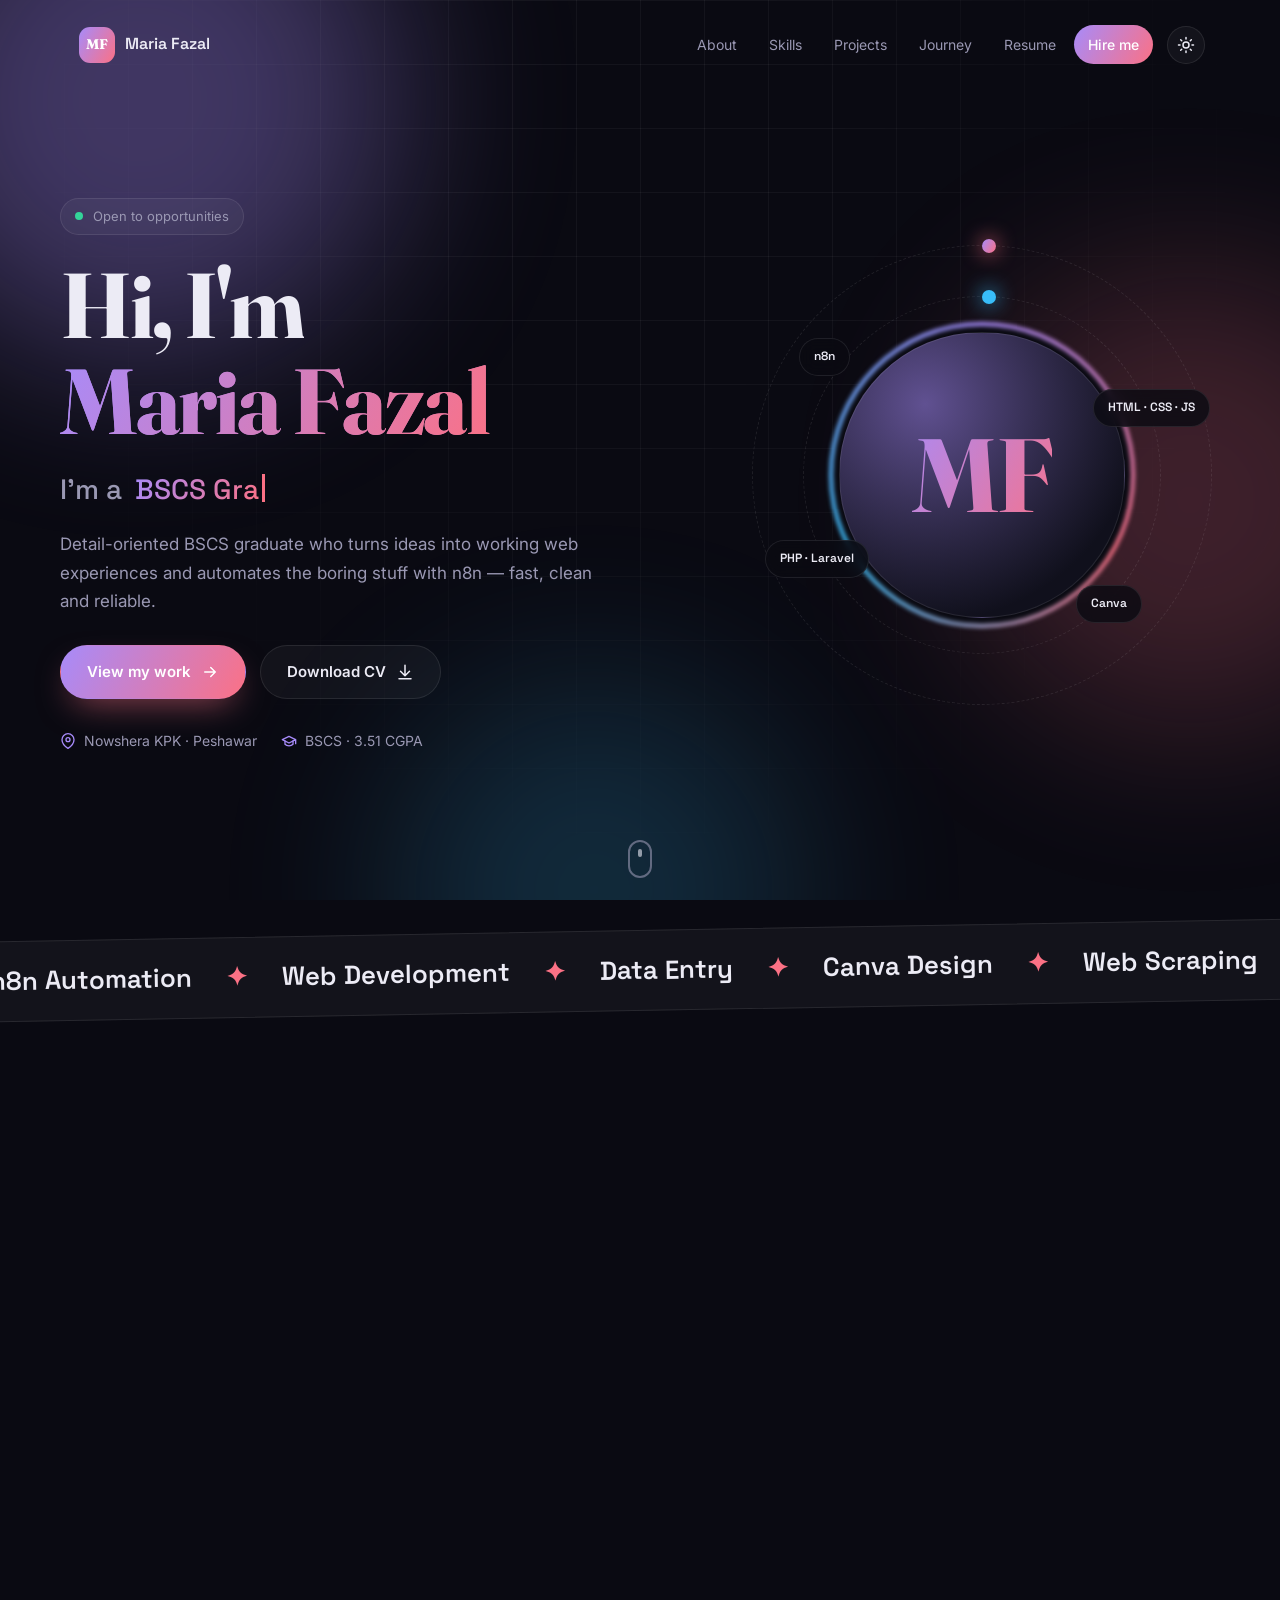
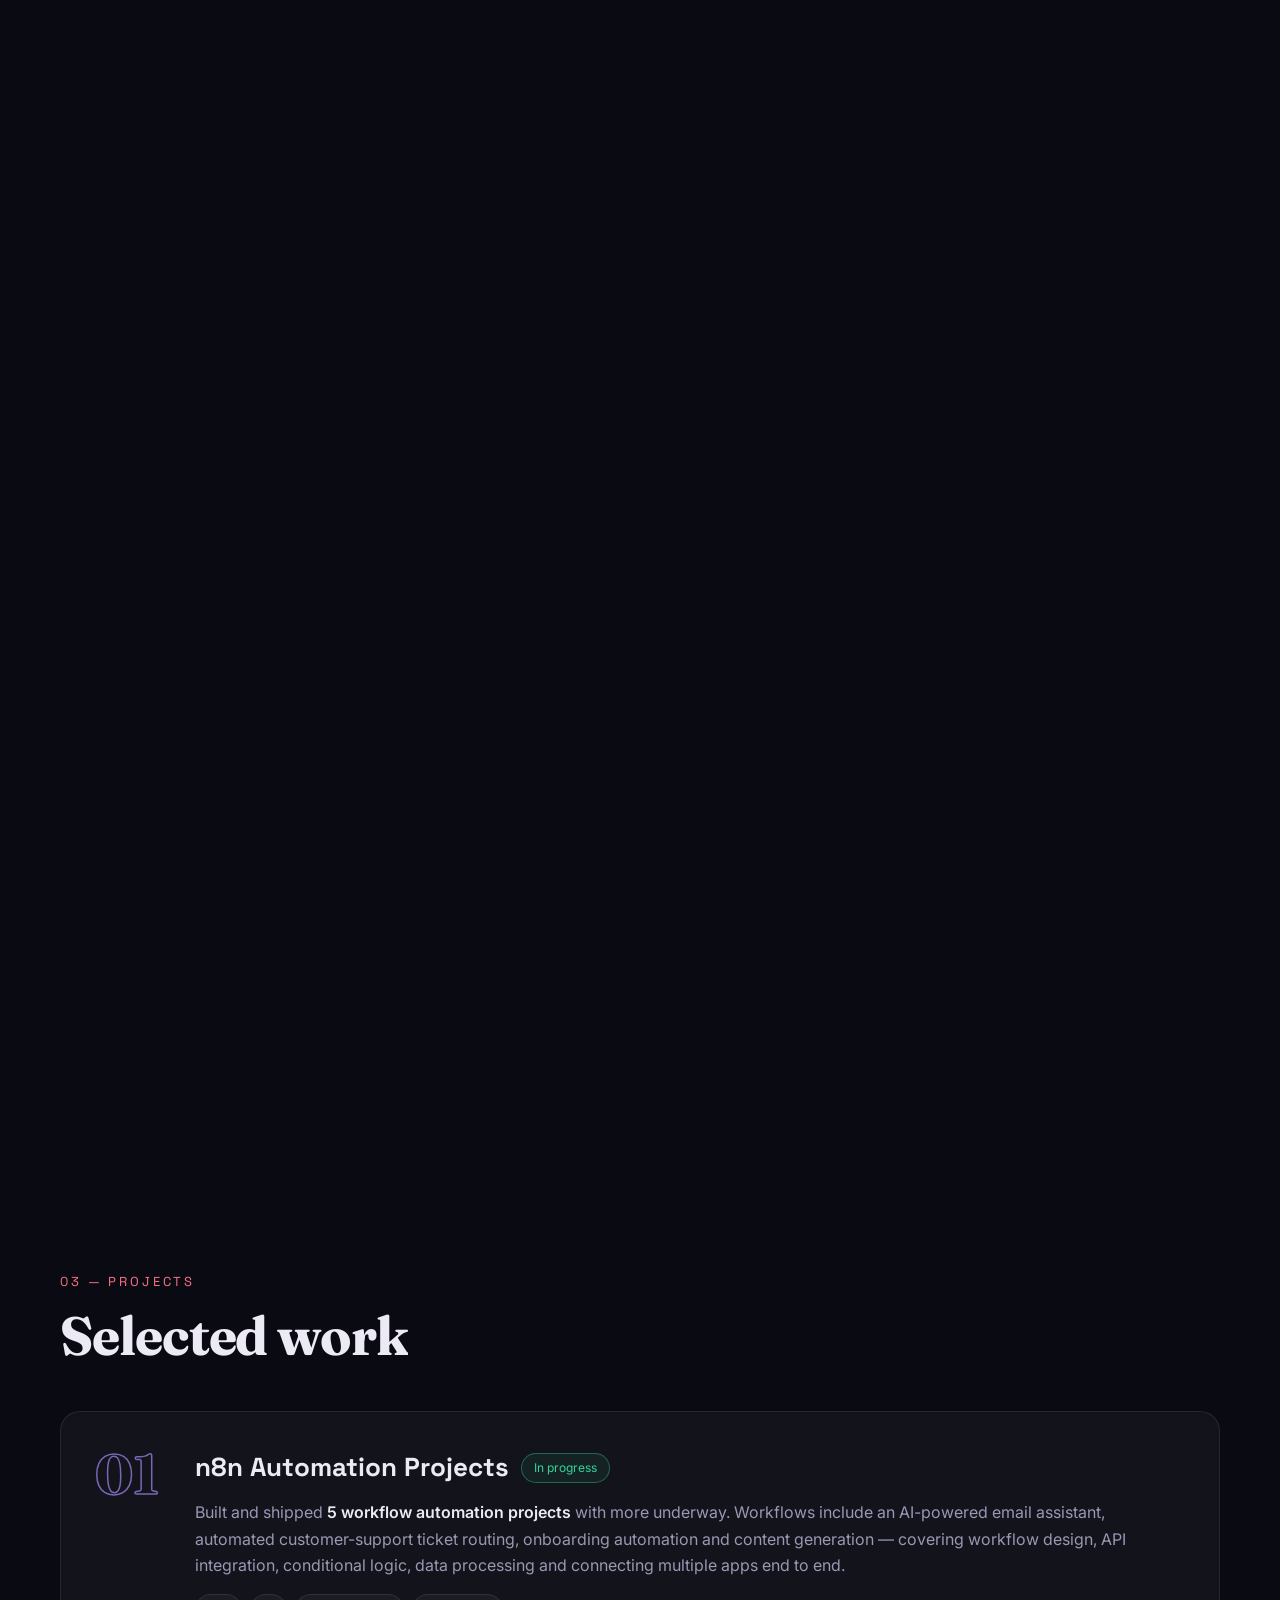
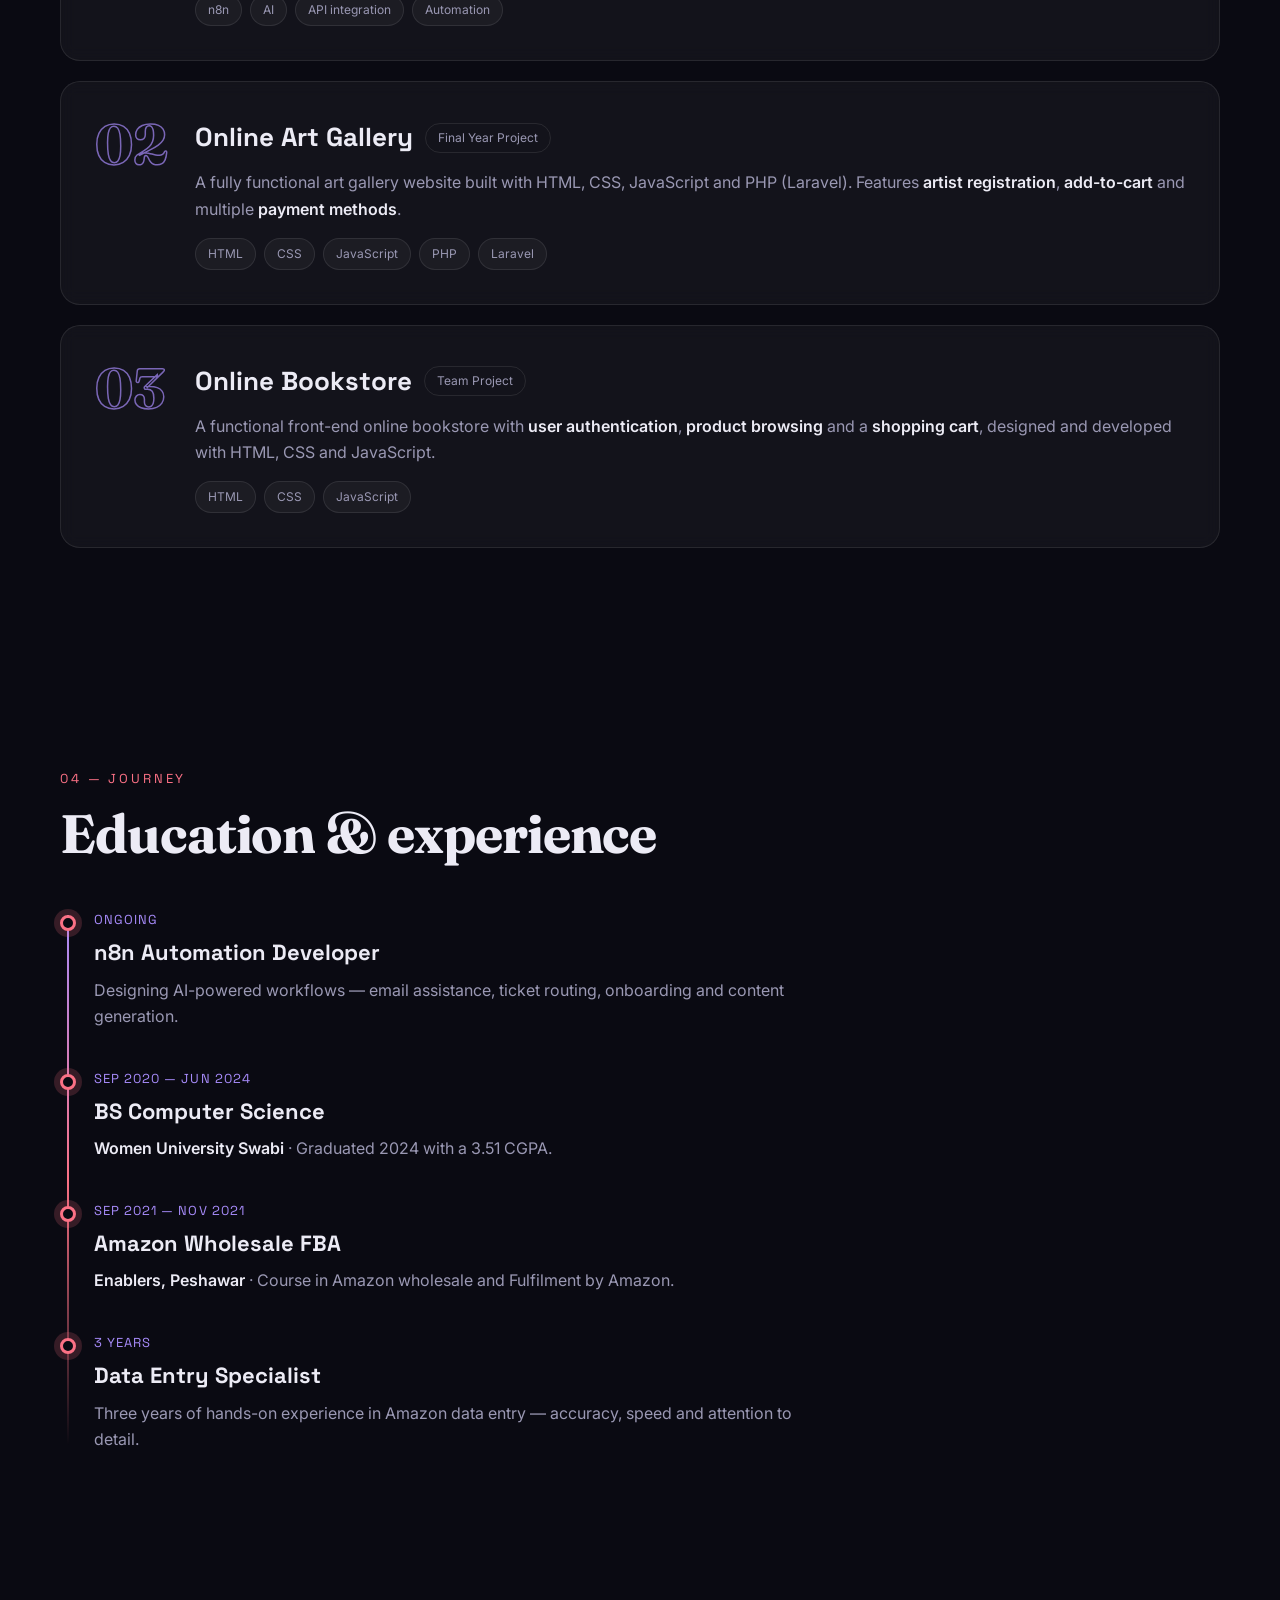
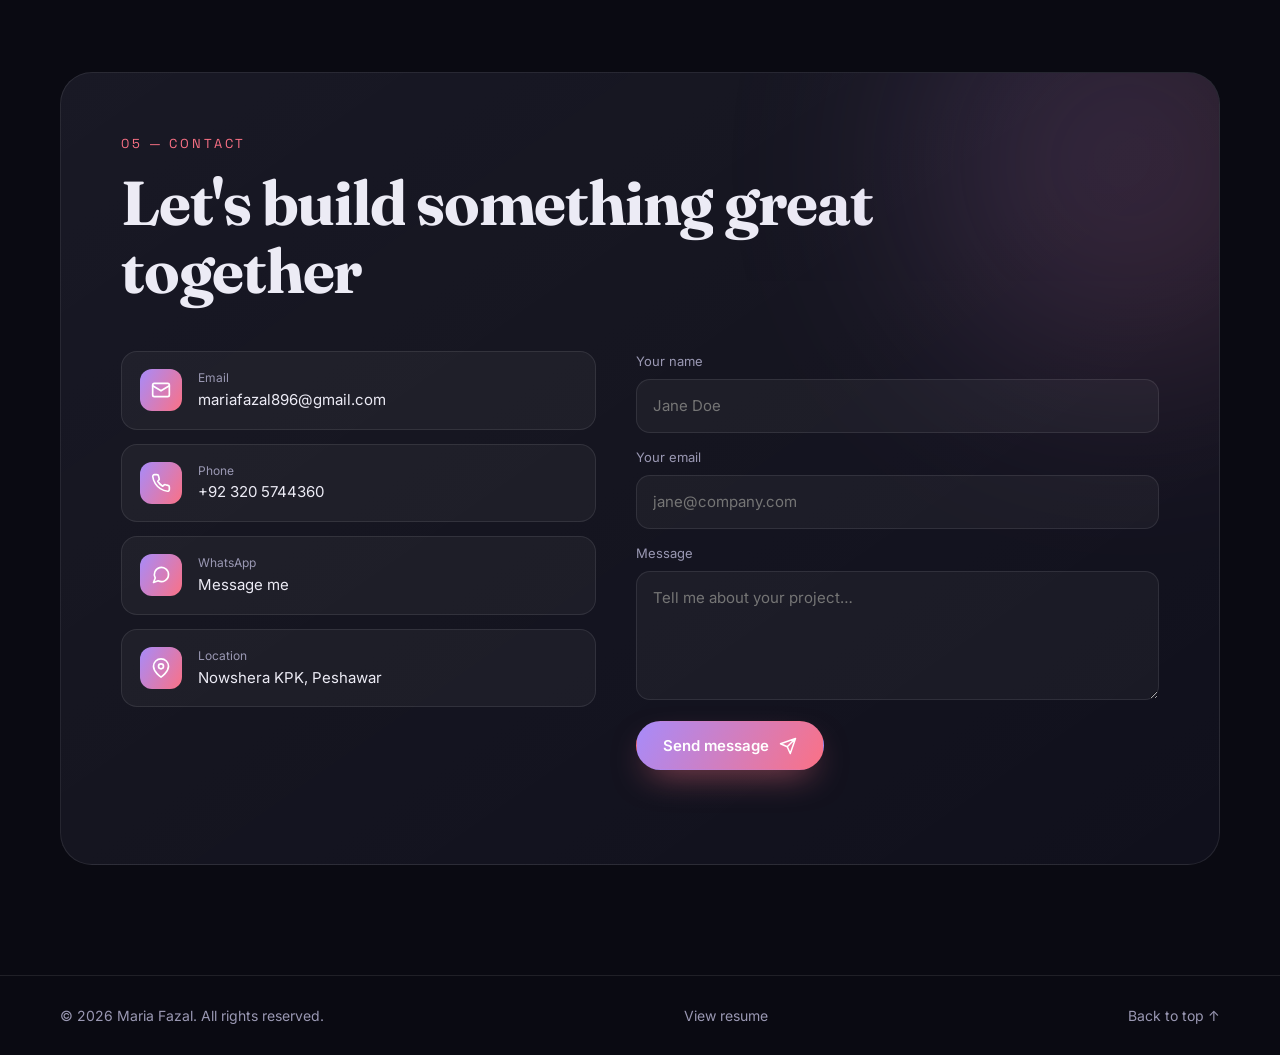
==== commit 85d0dd27: "Add professional resume page, PDF and CV links Co-Authored-By: Claude Sonnet 5.5 <noreply@anthropic." ====
--- a/index.html
+++ b/index.html
@@ -41,6 +41,7 @@
     <a href="#skills">Skills</a>
     <a href="#projects">Projects</a>
     <a href="#journey">Journey</a>
+    <a href="resume.html" target="_blank" rel="noopener">Resume</a>
     <a href="#contact" class="cta-link">Hire me</a>
   </nav>
   <button class="theme-btn" id="themeBtn" aria-label="Toggle light / dark theme" title="Toggle theme">
@@ -66,7 +67,7 @@
       <p class="lead reveal">Detail-oriented BSCS graduate who turns ideas into working web experiences and automates the boring stuff with n8n — fast, clean and reliable.</p>
       <div class="hero-actions reveal">
         <a href="#projects" class="btn primary magnetic"><span>View my work</span><svg viewBox="0 0 24 24" width="18" height="18" fill="none" stroke="currentColor" stroke-width="2" stroke-linecap="round" stroke-linejoin="round"><path d="M5 12h14M13 6l6 6-6 6"/></svg></a>
-        <a href="#contact" class="btn ghost magnetic"><span>Let's talk</span></a>
+        <a href="assets/Maria-Fazal-Resume.pdf" download class="btn ghost magnetic"><span>Download CV</span><svg viewBox="0 0 24 24" width="18" height="18" fill="none" stroke="currentColor" stroke-width="2" stroke-linecap="round" stroke-linejoin="round"><path d="M12 3v12M6 11l6 6 6-6M4 21h16"/></svg></a>
       </div>
       <ul class="hero-meta reveal">
         <li><svg viewBox="0 0 24 24" width="16" height="16" fill="none" stroke="currentColor" stroke-width="2" stroke-linecap="round" stroke-linejoin="round"><path d="M21 10c0 7-9 13-9 13S3 17 3 10a9 9 0 0 1 18 0z"/><circle cx="12" cy="10" r="3"/></svg>Nowshera KPK · Peshawar</li>
@@ -262,6 +263,7 @@
 <footer class="footer">
   <div class="wrap foot">
     <p>© <span id="year">2026</span> Maria Fazal. All rights reserved.</p>
+    <a href="resume.html" class="to-top">View resume</a>
     <a href="#home" class="to-top">Back to top ↑</a>
   </div>
 </footer>
